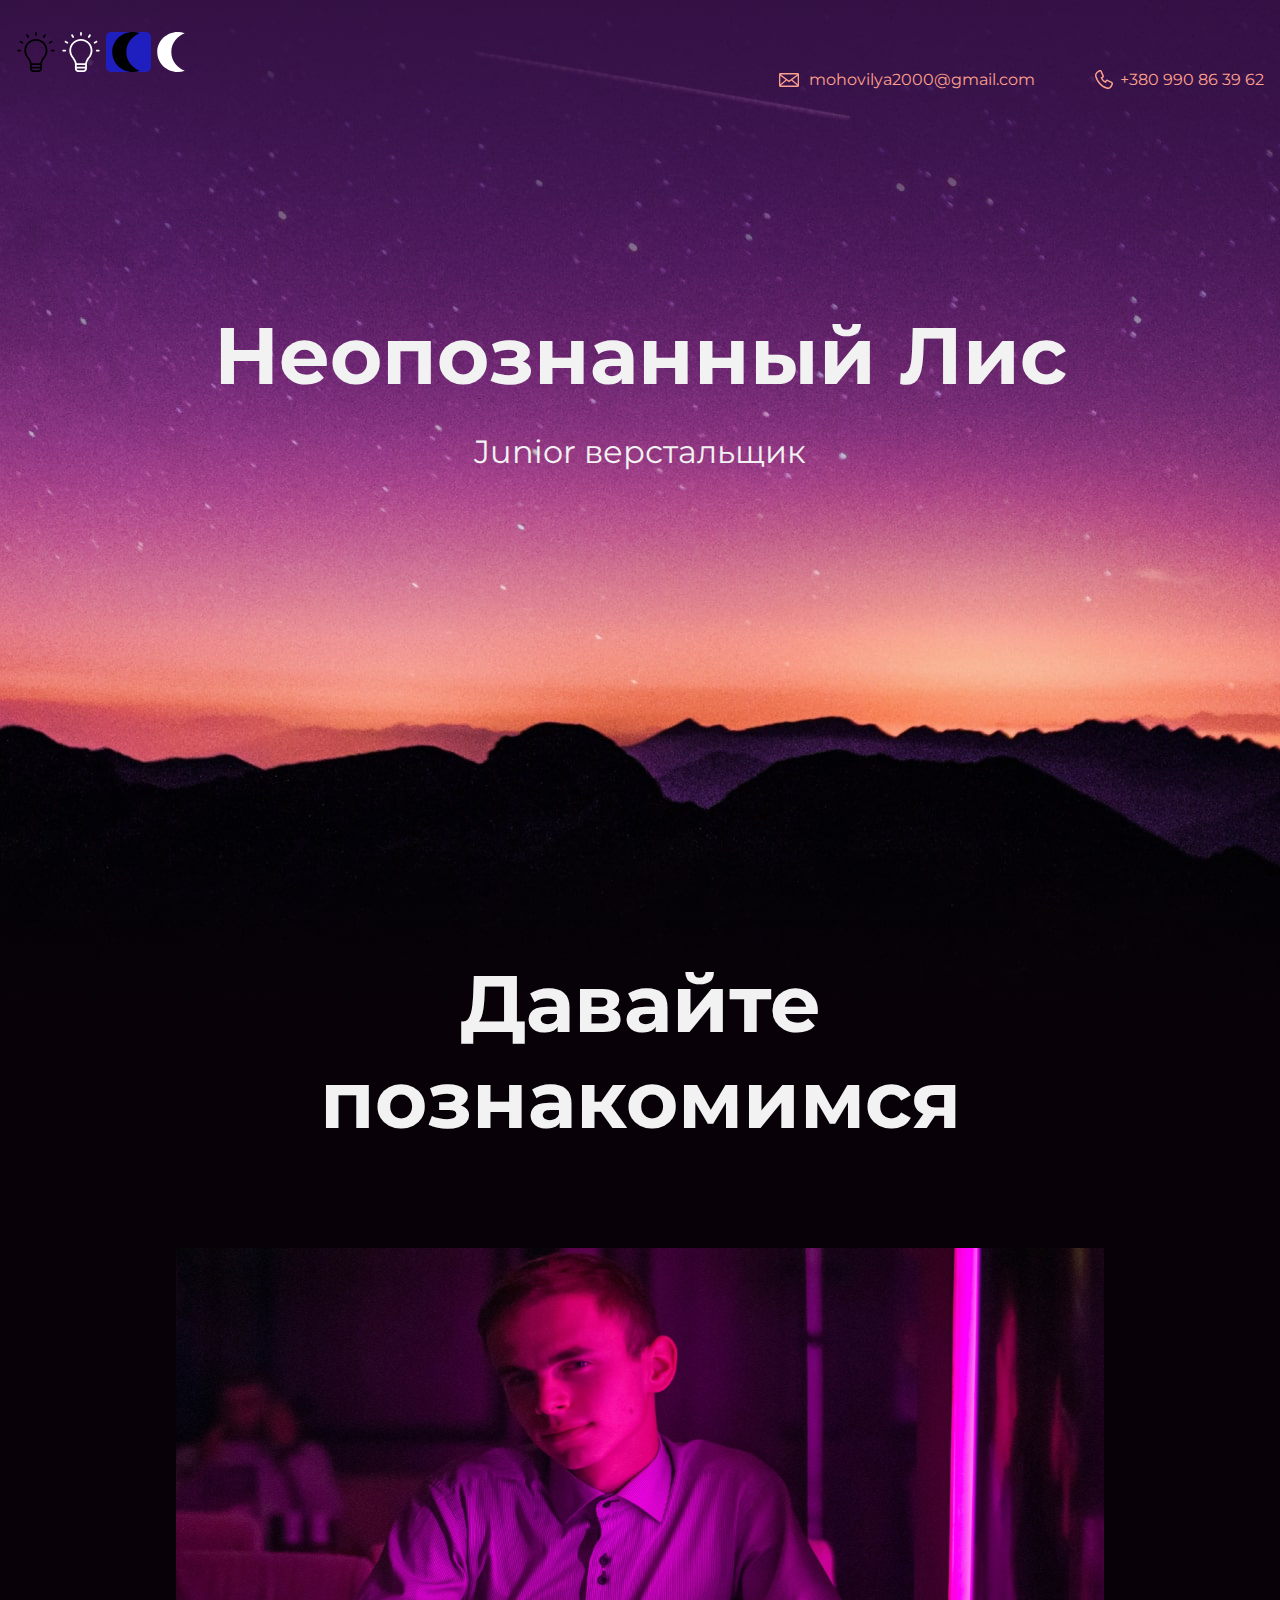
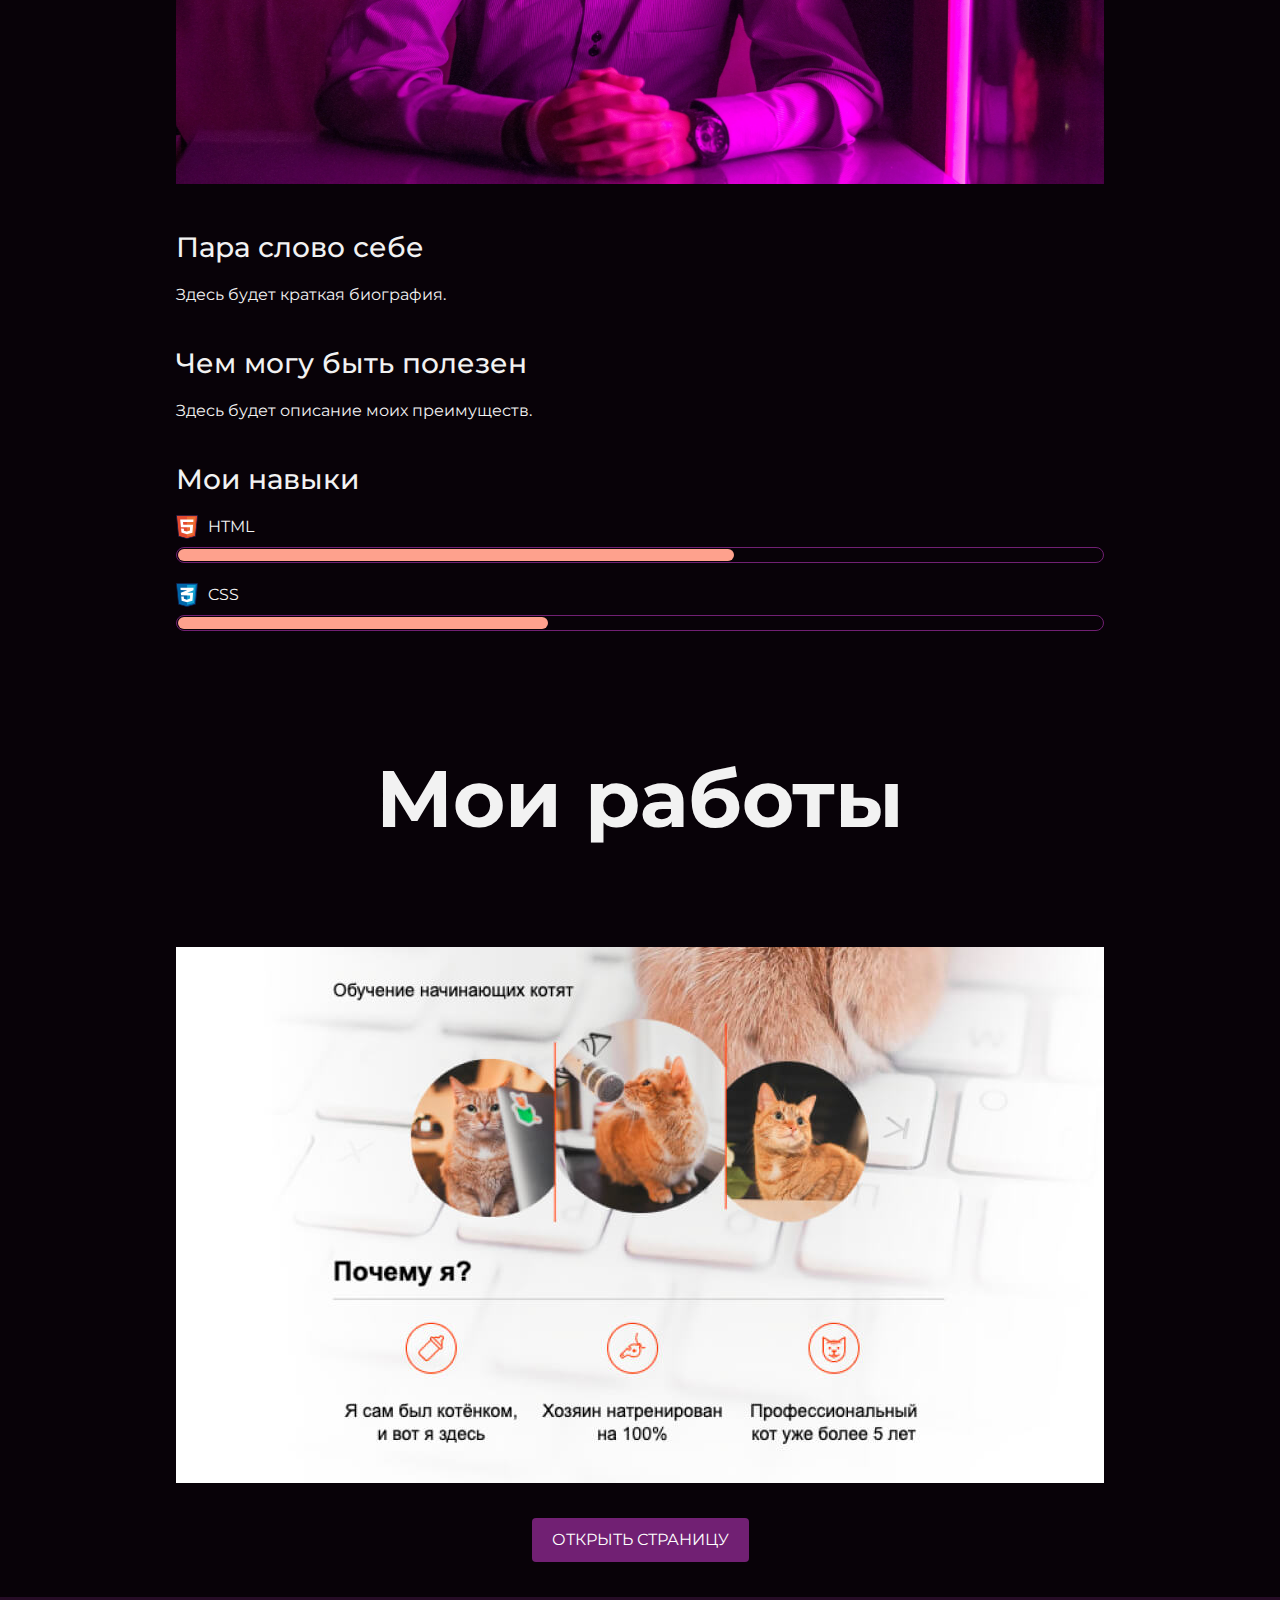
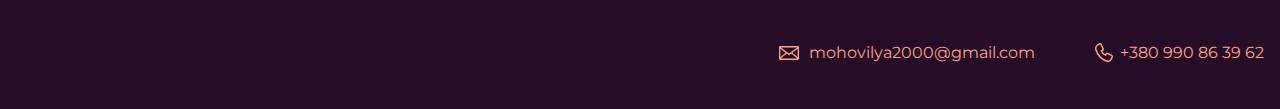
==== index.html @ 9e896165 "First Commit" ====
<!DOCTYPE html>
<html lang="en">
<head>
    <meta charset="UTF-8">
    <meta name="viewport" content="width=device-width, initial-scale=1.0">
    <link rel="stylesheet" href="/style.css">
    <link href="https://fonts.googleapis.com/css?family=Montserrat:400,500,700|Old+Standard+TT&display=swap&subset=cyrillic" rel="stylesheet">
    <title>Мое портфолио</title>
</head>
<body>
    
    <header class="page-header">
        <div class="container">
            <div class="theam">
           <a href="light theme/index.html"> <img class="light" src="img/open-light.svg"></a>
           <a href="pro-light-theme/index.html"> <img class="two-light" src="img/open-light.svg"></a>
            <a href="/index.html"><img class="dark" src="img/dark.svg"></a>
           <a href="pro-dark-theme/index.html"><img class="two-dark" src="img/dark.svg"></a>
            </div>
            <a class="header-email" href ="mohovilya2000@gmail.com"> mohovilya2000@gmail.com </a>
            <a class="header-phone" href="https://t.me/Ilya_Cooller"> +380 990 86 39 62 </a>
        </div>
    </header>
    <section class="hero-image">
        <div class="container ">
            <h1 class="heading">Неопознанный Лис</h1>
            <p>Junior верстальщик</p>
        </div>
    </section>
    <!-- Добавить якори -->
    <!--Добавить кнопку перехода с темной темы на светлую-->

        
            <section class="intro">
                <div class="container">
            <h2 class="heading" style="text-align: center; margin-bottom: 100px;">Давайте познакомимся</h2>   
            <figure class="user-image">
                <img src="files/user.jpg"  width="928" height="536"  alt="Фотография Неопознанного Енота">
              </figure>

              <div>
              <h3>Пара слово себе</h3>
              <p>Здесь будет краткая биография.</p>
              </div>
              <div>
                  <h3> Чем могу быть полезен</h3>
                  <p>Здесь будет описание моих преимуществ.</p>
              </div>

              <div class="skills">
                <h3>Мои навыки</h3>
                <dl class="skills-list">
                  <dt class="skill-html">HTML</dt>
                  <dd class="level"><div style="width: 60%;">60%</div></dd>
                  <dt class="skill-css">CSS</dt>
                  <dd class="level"><div style="width: 40%;">40%</div></dd>
                </dl>
              </div>


            </div>
        </section>
       

    <section>
        <div class="container">

            <h2 class="heading" style="text-align: center; margin-bottom: 100px;">Мои работы</h2>
            <figure class="project-image">
                <img src="files/project.jpg"  width="928" height="536"  alt="Cайт инструктора Кекса">
              </figure>
              <div class="button-align">
              <a class="button" href="/project/index.html" style="justify-content: center;">Открыть страницу</a>
                </div>
            </div>
        
    </section>


    <footer class="page-footer">
        <div class="container">
          <a class="footer-email" href="mohovilya2000@gmail.com">mohovilya2000@gmail.com</a>
          <a class="footer-phone" href="https://t.me/Ilya_Cooller">+380 990 86 39 62</a>
        </div>
      </footer>
</body>
</html>
---- style.css ----
body {
  margin: 0;
  min-width: 960px;
  font-family: "Montserrat", "Helvetica", "Arial", sans-serif;
  font-size: 16px;
  line-height: 32px;
  color: #f2f2f2;
  background-color: #080208;
  background-image: url("img/hero-bg.jpg");
  background-repeat: no-repeat;
  background-position: top center;
}

.container {
  max-width: 928px;
  margin: 0 auto;
  padding: 0 16px;
}



.page-header {
  margin: 0 0 180px;
  padding: 32px 0 32px;
}

.page-header .container,
.page-footer .container {
  max-width: 1408px;
  text-align: right;
}

.page-header a {
  margin-left: 56px;
  color: #fea18d;
  text-decoration: none;
  background-repeat: no-repeat;
  background-position: left;
}

.header-email {
  padding-left: 30px;
  background-image: url("img/icon-email.svg");
}

.header-phone {
  padding-left: 25px;
  background-image: url("img/icon-phone.svg");
}

.hero-image {
  margin-bottom: 480px;
}

.hero-image .container {
  max-width: 1408px;
  text-align: center;
}

.heading {
  margin: 0 0 24px;
  font-size: 80px;
  line-height: 96px;
}

.hero-image p {
  margin: 0;
  font-size: 32px;
  line-height: 48px;
}

.intro {
  margin: 0 0 120px;
}

.subheading {
  margin: 0 0 56px;
  font-size: 56px;
  line-height: 80px;
  text-align: center;
}

.user-image {
  margin: 0 0 32px;
  text-align: center;
}

.intro h3,
.portfolio h3 {
  margin: 0 0 12px;
  font-size: 28px;
  line-height: 40px;
  font-weight: 500;
}

.intro p {
  margin: 0 0 32px;
}

.skills-list {
  margin: 0;
  padding: 0;
}

.skills-list dt {
  padding-left: 32px;
  background-repeat: no-repeat;
  background-position: left;
}


.light{
  width: 40px;
  padding-right: 5px;
  height: 40px;
  border-radius: 5px;
  float: left;
}

.two-light{
  filter: invert(1);
  width: 40px;
  padding-right: 5px;
  height: 40px;
  float: left;
  border-radius: 5px;
}

.dark{
  width: 40px;
  height: 40px;
  float: left;
  background-color:rgb(31, 31, 192);
  padding-right: 5px;
  border-radius: 5px;
}
.two-dark{
  filter: invert(1);
  width: 40px;
  height: 40px;
  border-radius: 5px;
  float: left;
}


.light:hover{
  box-shadow: 2px 2px 2px 2px black;
}

.two-light:hover{
  box-shadow: 2px 2px 2px 2px white;
}
.dark:hover{
  box-shadow: 2px 2px 2px 2px black;
}
.two-dark:hover{
  box-shadow: 2px 2px 2px 2px white;
}
.skill-html {
  background-image: url("img/icon-html.svg");
}

.skill-css {
  background-image: url("img/icon-css.svg");
}

.level {
  margin: 4px 0 16px;
  padding: 0;
  height: 14px;
  font-size: 0;
  background-color: #080208;
  border: 1px solid #712073;
  border-radius: 8px;
}

.level div {
  margin: 1px;
  height: 12px;
  background-color: #fea18d;
  border-radius: 6px;
}

.portfolio {
  margin: 0 0 120px;
}

.projects {
  margin: 0;
  padding: 0;
  list-style: none;
}

.projects li {
  margin: 0 0 80px;
}

.project-image {
  margin: 0 0 24px;
  text-align: center;
}

.projects p {
  margin: 0 0 24px;
}

.button {
  padding: 6px 20px;
  display: inline-block;
  vertical-align: baseline;
  text-decoration: none;
  text-transform: uppercase;
  border-radius: 4px;
  background-color: #712073;
  color: #ffffff;
}

.button-align{
  text-align: center;
  margin-bottom: 35px;
}

.page-footer {
  padding: 40px 0;
  background-color: #260c26;
}

.page-footer a {
  margin-left: 56px;
  color: #fea18d;
  text-decoration: none;
  background-repeat: no-repeat;
  background-position: left;
}

.footer-email {
  padding-left: 30px;
  background-image: url("img/icon-email.svg");
}

.footer-phone {
  padding-left: 25px;
  background-image: url("img/icon-phone.svg");
}
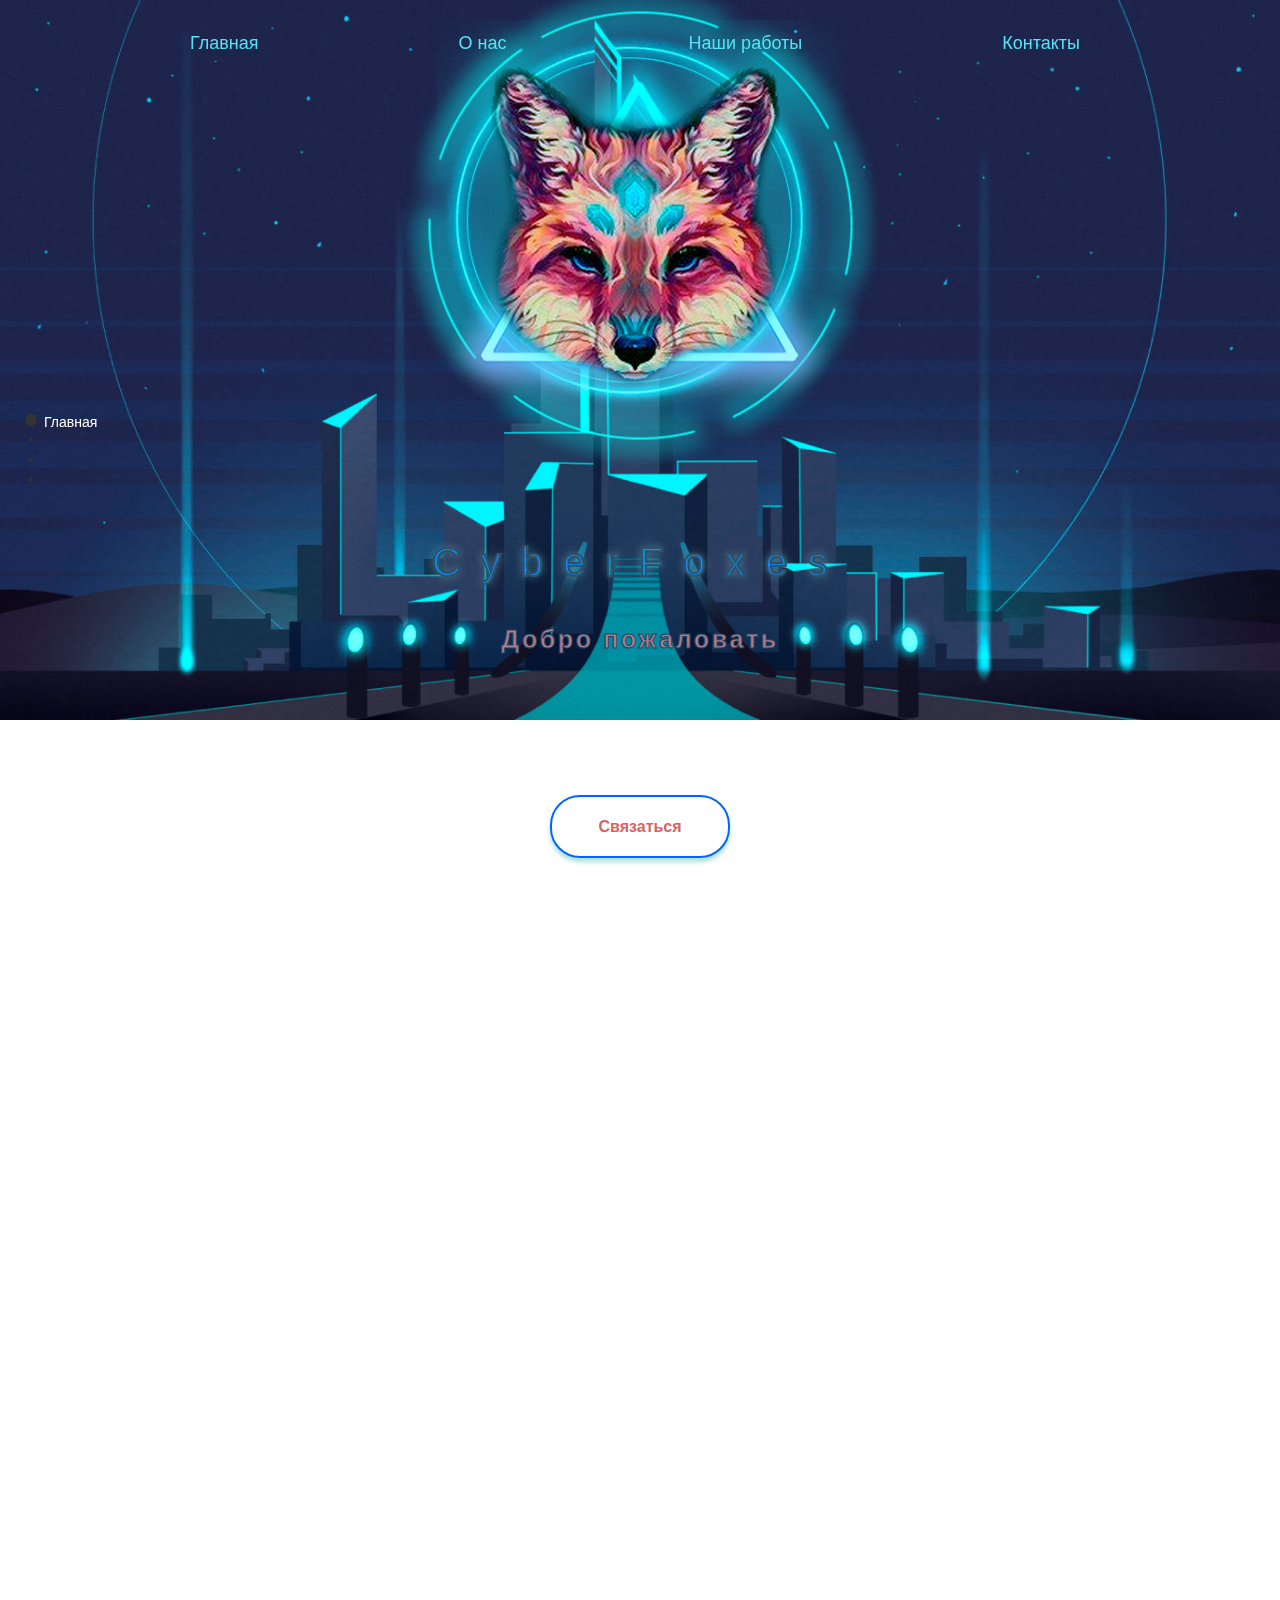
==== commit 0d5decb3: "1" ====
--- a/index.html
+++ b/index.html
@@ -1,87 +1,68 @@
 <!DOCTYPE html>
 <html lang="en">
 <head>
-    <meta charset="UTF-8">
-    <meta name="viewport" content="width=device-width, initial-scale=1.0">
-    <link rel="stylesheet" href="/style.css">
-    <link href="https://fonts.googleapis.com/css?family=Montserrat:400,500,700|Old+Standard+TT&display=swap&subset=cyrillic" rel="stylesheet">
-    <title>Мое портфолио</title>
+  <meta charset="UTF-8">
+  <meta name="viewport" content="width=device-width, initial-scale=1.0">
+  <link rel="stylesheet" href="style.css">
+  <link rel="stylesheet" href="https://stackpath.bootstrapcdn.com/bootstrap/4.4.1/css/bootstrap.min.css" integrity="sha384-Vkoo8x4CGsO3+Hhxv8T/Q5PaXtkKtu6ug5TOeNV6gBiFeWPGFN9MuhOf23Q9Ifjh" crossorigin="anonymous">
+  <link href="http://allfont.ru/allfont.css?fonts=franklin-gothic-demi-cond" rel="stylesheet" type="text/css" />
+  
+  
+  <title>CyberFoxes</title>
 </head>
 <body>
+
+ <!-- Навигация! её не трогай, а то поломаешь -->
+   <nav id="header menu" class="navMenu fixed-top">
+    <div class="navList">
+      <div class="nav_left">
+        <ul class="nav_left__list">
+      <li data-menuanchor="firstPage" class="active"><a href="#firstPage">Главная</a></li>
+      <li data-menuanchor="secondPage"><a href="#secondPage">О нас</a></li>
+      </ul>
+      </div>
+      
+      <div class="nav_right">
+        <ul class="nav_right__list">
+        <li data-menuanchor="thirdPage"><a href="#thirdPage">Наши работы</a></li>
+        <li data-menuanchor="fourthPage"><a href="#fourthPage">Контакты</a></li>
+      </ul>
+      </div>
+    </div>
+      
+     
     
-    <header class="page-header">
-        <div class="container">
-            <div class="theam">
-           <a href="light theme/index.html"> <img class="light" src="img/open-light.svg"></a>
-           <a href="pro-light-theme/index.html"> <img class="two-light" src="img/open-light.svg"></a>
-            <a href="/index.html"><img class="dark" src="img/dark.svg"></a>
-           <a href="pro-dark-theme/index.html"><img class="two-dark" src="img/dark.svg"></a>
-            </div>
-            <a class="header-email" href ="mohovilya2000@gmail.com"> mohovilya2000@gmail.com </a>
-            <a class="header-phone" href="https://t.me/Ilya_Cooller"> +380 990 86 39 62 </a>
-        </div>
-    </header>
-    <section class="hero-image">
-        <div class="container ">
-            <h1 class="heading">Неопознанный Лис</h1>
-            <p>Junior верстальщик</p>
-        </div>
-    </section>
-    <!-- Добавить якори -->
-    <!--Добавить кнопку перехода с темной темы на светлую-->
-
-        
-            <section class="intro">
-                <div class="container">
-            <h2 class="heading" style="text-align: center; margin-bottom: 100px;">Давайте познакомимся</h2>   
-            <figure class="user-image">
-                <img src="files/user.jpg"  width="928" height="536"  alt="Фотография Неопознанного Енота">
-              </figure>
-
-              <div>
-              <h3>Пара слово себе</h3>
-              <p>Здесь будет краткая биография.</p>
-              </div>
-              <div>
-                  <h3> Чем могу быть полезен</h3>
-                  <p>Здесь будет описание моих преимуществ.</p>
-              </div>
-
-              <div class="skills">
-                <h3>Мои навыки</h3>
-                <dl class="skills-list">
-                  <dt class="skill-html">HTML</dt>
-                  <dd class="level"><div style="width: 60%;">60%</div></dd>
-                  <dt class="skill-css">CSS</dt>
-                  <dd class="level"><div style="width: 40%;">40%</div></dd>
-                </dl>
-              </div>
+  </nav>
 
 
-            </div>
-        </section>
-       
+  <!-- Тут начинается сам сайт -->
+  <div id="fullpage">
+    <header class="section"> 
+        <div class="main_img">
+          <img src="assets/img/ellipse.png" alt="ellipse" class="ellipse_one">
+          <img src="assets/img/triangle.png" alt="triangle" class="triangle">
+          <img src="assets/img/fox.png" alt="fox" class="fox">
+      </div>
 
-    <section>
-        <div class="container">
+      <div class="main_title">
+        <h1>CyberFoxes</h1>
+        <p class="title">Добро пожаловать</p>
+        <a href="#" class="btn">Связаться</a>
+      </div>
 
-            <h2 class="heading" style="text-align: center; margin-bottom: 100px;">Мои работы</h2>
-            <figure class="project-image">
-                <img src="files/project.jpg"  width="928" height="536"  alt="Cайт инструктора Кекса">
-              </figure>
-              <div class="button-align">
-              <a class="button" href="/project/index.html" style="justify-content: center;">Открыть страницу</a>
-                </div>
-            </div>
-        
-    </section>
+    </header><!-- Тут первая страница -->
+    <div class="section container"> Второй раздел </div><!-- Тут вторая страница -->
+    <div class="section container"> Третий раздел </div><!-- Тут третья страница -->
+    <div class="section container"> Четвертый раздел </div><!-- Тут четвертая страница -->
+  </div>
+  <!-- Конец сайта -->
 
 
-    <footer class="page-footer">
-        <div class="container">
-          <a class="footer-email" href="mohovilya2000@gmail.com">mohovilya2000@gmail.com</a>
-          <a class="footer-phone" href="https://t.me/Ilya_Cooller">+380 990 86 39 62</a>
-        </div>
-      </footer>
+
+
+
+<script src="assets/js/fullpage/fullpage.min.js"></script> 
+<script src="assets/js/jquery/jquery-3.4.1.min.js"></script> 
+<script src="app.js"></script> 
 </body>
 </html>--- a/style.css
+++ b/style.css
@@ -1,244 +1,8 @@
-body {
-  margin: 0;
-  min-width: 960px;
-  font-family: "Montserrat", "Helvetica", "Arial", sans-serif;
-  font-size: 16px;
-  line-height: 32px;
-  color: #f2f2f2;
-  background-color: #080208;
-  background-image: url("img/hero-bg.jpg");
-  background-repeat: no-repeat;
-  background-position: top center;
-}
+@import url("assets/css/citeStyle/header.css");
+@import url("assets/css/citeStyle/about.css");
+@import url("assets/css/citeStyle/contacts.css");
+@import url("assets/css/citeStyle/portfolio.css");
+@import url("assets/css/fullpage/fullpage.min.css");
+@import url("assets/css/citeStyle/normilaze.css");
+@import url("assets/css/citeStyle/navbar.css");
 
-.container {
-  max-width: 928px;
-  margin: 0 auto;
-  padding: 0 16px;
-}
-
-
-
-.page-header {
-  margin: 0 0 180px;
-  padding: 32px 0 32px;
-}
-
-.page-header .container,
-.page-footer .container {
-  max-width: 1408px;
-  text-align: right;
-}
-
-.page-header a {
-  margin-left: 56px;
-  color: #fea18d;
-  text-decoration: none;
-  background-repeat: no-repeat;
-  background-position: left;
-}
-
-.header-email {
-  padding-left: 30px;
-  background-image: url("img/icon-email.svg");
-}
-
-.header-phone {
-  padding-left: 25px;
-  background-image: url("img/icon-phone.svg");
-}
-
-.hero-image {
-  margin-bottom: 480px;
-}
-
-.hero-image .container {
-  max-width: 1408px;
-  text-align: center;
-}
-
-.heading {
-  margin: 0 0 24px;
-  font-size: 80px;
-  line-height: 96px;
-}
-
-.hero-image p {
-  margin: 0;
-  font-size: 32px;
-  line-height: 48px;
-}
-
-.intro {
-  margin: 0 0 120px;
-}
-
-.subheading {
-  margin: 0 0 56px;
-  font-size: 56px;
-  line-height: 80px;
-  text-align: center;
-}
-
-.user-image {
-  margin: 0 0 32px;
-  text-align: center;
-}
-
-.intro h3,
-.portfolio h3 {
-  margin: 0 0 12px;
-  font-size: 28px;
-  line-height: 40px;
-  font-weight: 500;
-}
-
-.intro p {
-  margin: 0 0 32px;
-}
-
-.skills-list {
-  margin: 0;
-  padding: 0;
-}
-
-.skills-list dt {
-  padding-left: 32px;
-  background-repeat: no-repeat;
-  background-position: left;
-}
-
-
-.light{
-  width: 40px;
-  padding-right: 5px;
-  height: 40px;
-  border-radius: 5px;
-  float: left;
-}
-
-.two-light{
-  filter: invert(1);
-  width: 40px;
-  padding-right: 5px;
-  height: 40px;
-  float: left;
-  border-radius: 5px;
-}
-
-.dark{
-  width: 40px;
-  height: 40px;
-  float: left;
-  background-color:rgb(31, 31, 192);
-  padding-right: 5px;
-  border-radius: 5px;
-}
-.two-dark{
-  filter: invert(1);
-  width: 40px;
-  height: 40px;
-  border-radius: 5px;
-  float: left;
-}
-
-
-.light:hover{
-  box-shadow: 2px 2px 2px 2px black;
-}
-
-.two-light:hover{
-  box-shadow: 2px 2px 2px 2px white;
-}
-.dark:hover{
-  box-shadow: 2px 2px 2px 2px black;
-}
-.two-dark:hover{
-  box-shadow: 2px 2px 2px 2px white;
-}
-.skill-html {
-  background-image: url("img/icon-html.svg");
-}
-
-.skill-css {
-  background-image: url("img/icon-css.svg");
-}
-
-.level {
-  margin: 4px 0 16px;
-  padding: 0;
-  height: 14px;
-  font-size: 0;
-  background-color: #080208;
-  border: 1px solid #712073;
-  border-radius: 8px;
-}
-
-.level div {
-  margin: 1px;
-  height: 12px;
-  background-color: #fea18d;
-  border-radius: 6px;
-}
-
-.portfolio {
-  margin: 0 0 120px;
-}
-
-.projects {
-  margin: 0;
-  padding: 0;
-  list-style: none;
-}
-
-.projects li {
-  margin: 0 0 80px;
-}
-
-.project-image {
-  margin: 0 0 24px;
-  text-align: center;
-}
-
-.projects p {
-  margin: 0 0 24px;
-}
-
-.button {
-  padding: 6px 20px;
-  display: inline-block;
-  vertical-align: baseline;
-  text-decoration: none;
-  text-transform: uppercase;
-  border-radius: 4px;
-  background-color: #712073;
-  color: #ffffff;
-}
-
-.button-align{
-  text-align: center;
-  margin-bottom: 35px;
-}
-
-.page-footer {
-  padding: 40px 0;
-  background-color: #260c26;
-}
-
-.page-footer a {
-  margin-left: 56px;
-  color: #fea18d;
-  text-decoration: none;
-  background-repeat: no-repeat;
-  background-position: left;
-}
-
-.footer-email {
-  padding-left: 30px;
-  background-image: url("img/icon-email.svg");
-}
-
-.footer-phone {
-  padding-left: 25px;
-  background-image: url("img/icon-phone.svg");
-}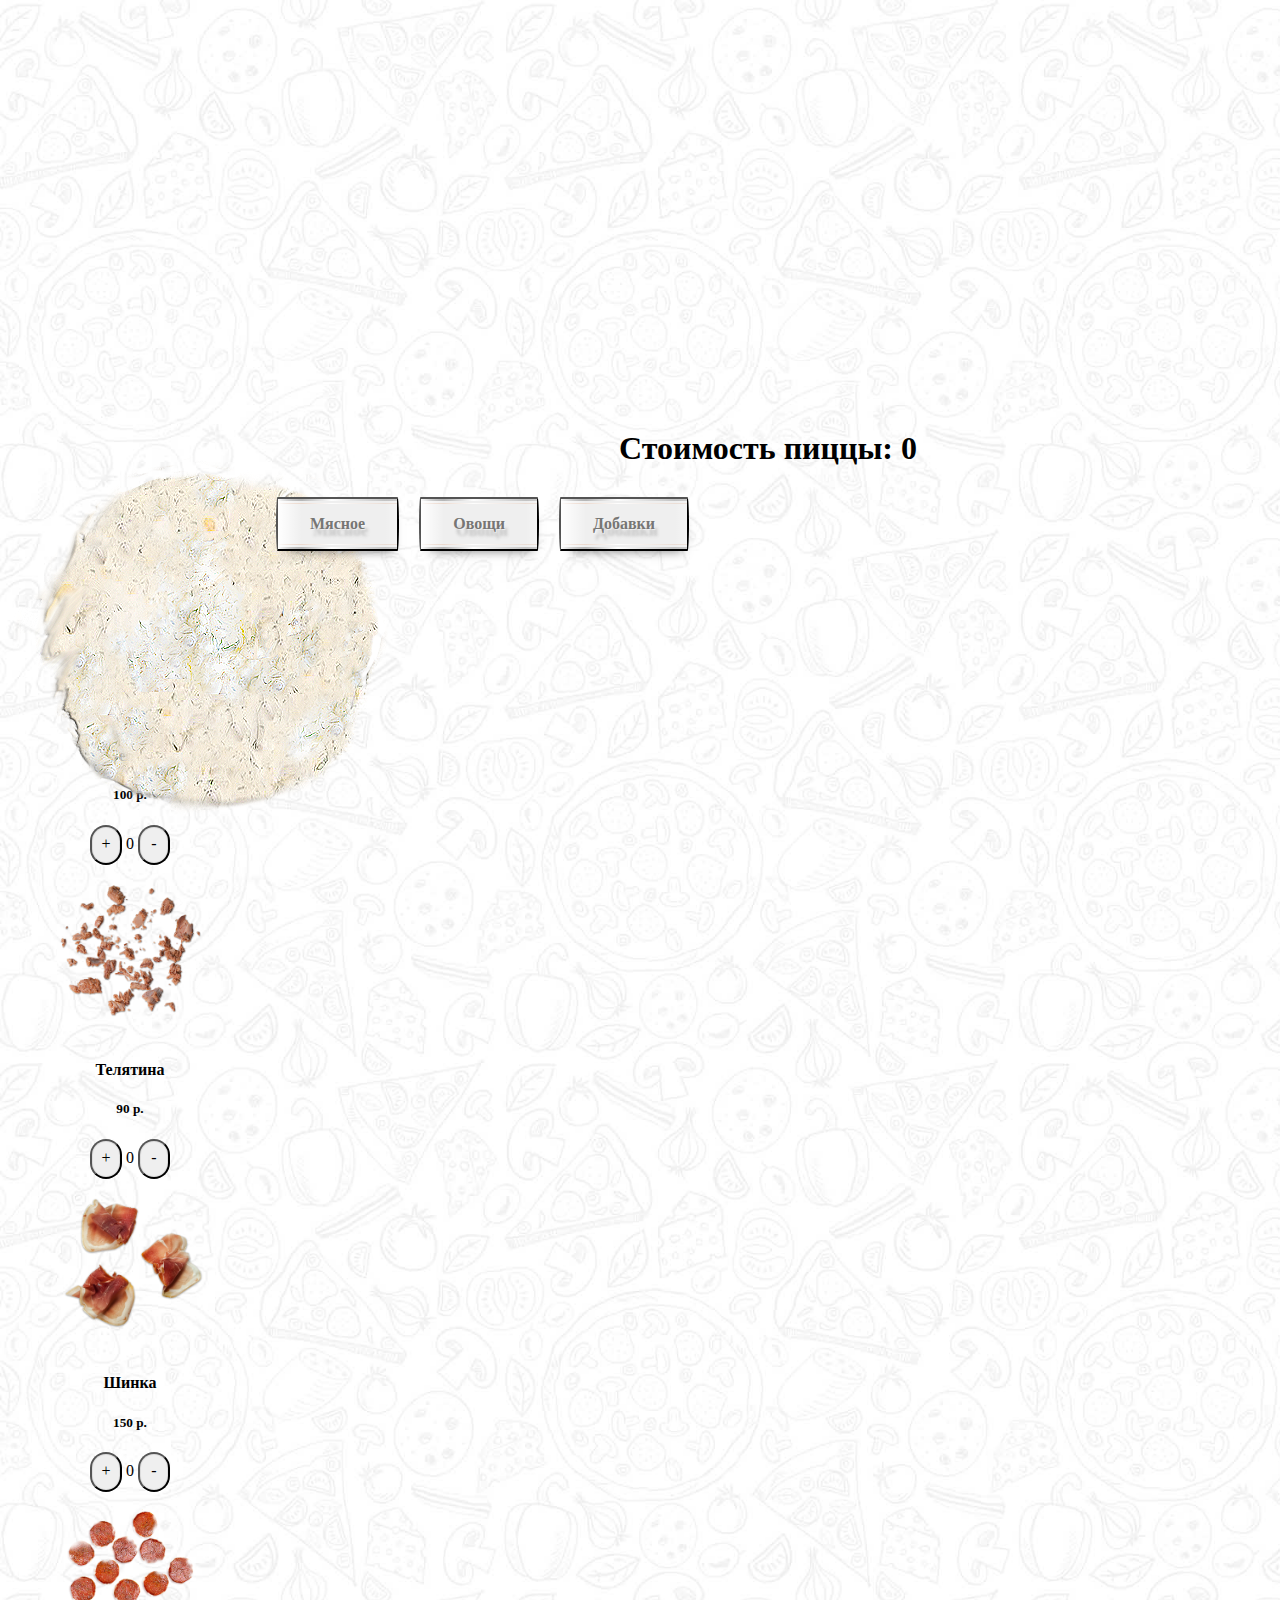
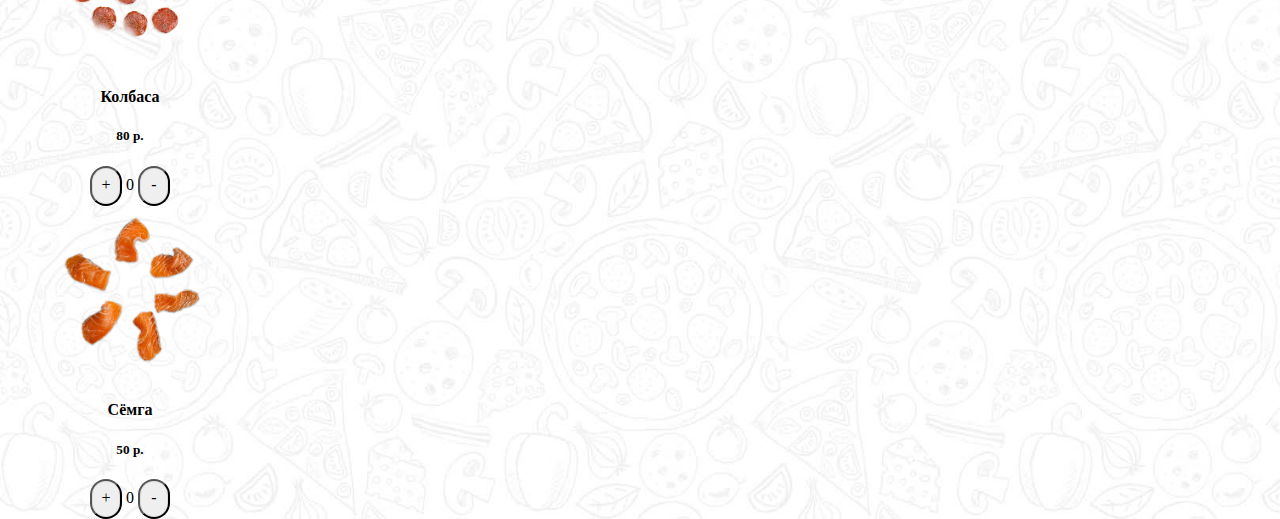
==== commit b3f6f3b0: "Add files via upload" ====
--- a/index.html
+++ b/index.html
@@ -1,68 +1,21 @@
-<!DOCTYPE html>
-<html lang="en">
-<head>
-  <meta charset="UTF-8">
-  <meta name="viewport" content="width=device-width, initial-scale=1.0">
-  <link rel="stylesheet" href="style.css">
-  <link rel="stylesheet" href="https://stackpath.bootstrapcdn.com/bootstrap/4.4.1/css/bootstrap.min.css" integrity="sha384-Vkoo8x4CGsO3+Hhxv8T/Q5PaXtkKtu6ug5TOeNV6gBiFeWPGFN9MuhOf23Q9Ifjh" crossorigin="anonymous">
-  <link href="http://allfont.ru/allfont.css?fonts=franklin-gothic-demi-cond" rel="stylesheet" type="text/css" />
-  
-  
-  <title>CyberFoxes</title>
-</head>
-<body>
-
- <!-- Навигация! её не трогай, а то поломаешь -->
-   <nav id="header menu" class="navMenu fixed-top">
-    <div class="navList">
-      <div class="nav_left">
-        <ul class="nav_left__list">
-      <li data-menuanchor="firstPage" class="active"><a href="#firstPage">Главная</a></li>
-      <li data-menuanchor="secondPage"><a href="#secondPage">О нас</a></li>
-      </ul>
-      </div>
-      
-      <div class="nav_right">
-        <ul class="nav_right__list">
-        <li data-menuanchor="thirdPage"><a href="#thirdPage">Наши работы</a></li>
-        <li data-menuanchor="fourthPage"><a href="#fourthPage">Контакты</a></li>
-      </ul>
-      </div>
-    </div>
-      
-     
-    
-  </nav>
-
-
-  <!-- Тут начинается сам сайт -->
-  <div id="fullpage">
-    <header class="section"> 
-        <div class="main_img">
-          <img src="assets/img/ellipse.png" alt="ellipse" class="ellipse_one">
-          <img src="assets/img/triangle.png" alt="triangle" class="triangle">
-          <img src="assets/img/fox.png" alt="fox" class="fox">
-      </div>
-
-      <div class="main_title">
-        <h1>CyberFoxes</h1>
-        <p class="title">Добро пожаловать</p>
-        <a href="#" class="btn">Связаться</a>
-      </div>
-
-    </header><!-- Тут первая страница -->
-    <div class="section container"> Второй раздел </div><!-- Тут вторая страница -->
-    <div class="section container"> Третий раздел </div><!-- Тут третья страница -->
-    <div class="section container"> Четвертый раздел </div><!-- Тут четвертая страница -->
-  </div>
-  <!-- Конец сайта -->
-
-
-
-
-
-<script src="assets/js/fullpage/fullpage.min.js"></script> 
-<script src="assets/js/jquery/jquery-3.4.1.min.js"></script> 
-<script src="app.js"></script> 
-</body>
-</html>+<!DOCTYPE html>
+<html lang=en>
+
+<head>
+    <meta charset=utf-8>
+    <meta http-equiv=X-UA-Compatible content="IE=edge">
+    <meta name=viewport content="width=device-width,initial-scale=1">
+    <link rel=icon href=/favicon.ico> <link rel=stylesheet
+        href=https://stackpath.bootstrapcdn.com/bootstrap/4.5.0/css/bootstrap.min.css
+        integrity=sha384-9aIt2nRpC12Uk9gS9baDl411NQApFmC26EwAOH8WgZl5MYYxFfc+NcPb1dKGj7Sk crossorigin=anonymous>
+    <title>PizzaHouse</title>
+    <link href=css/app.cb670b5f.css rel=preload as=style>
+    <link href=js/app.0df4aea7.js rel=preload as=script>
+    <link href=js/chunk-vendors.61405a0c.js rel=preload as=script>
+    <link href=css/app.cb670b5f.css rel=stylesheet>
+</head>
+
+<body>
+    <div id=app></div>
+    <script src=dist/build.js> </script> <script src=js/chunk-vendors.61405a0c.js> </script> <script
+        src=js/app.0df4aea7.js> </script> </body> </html>